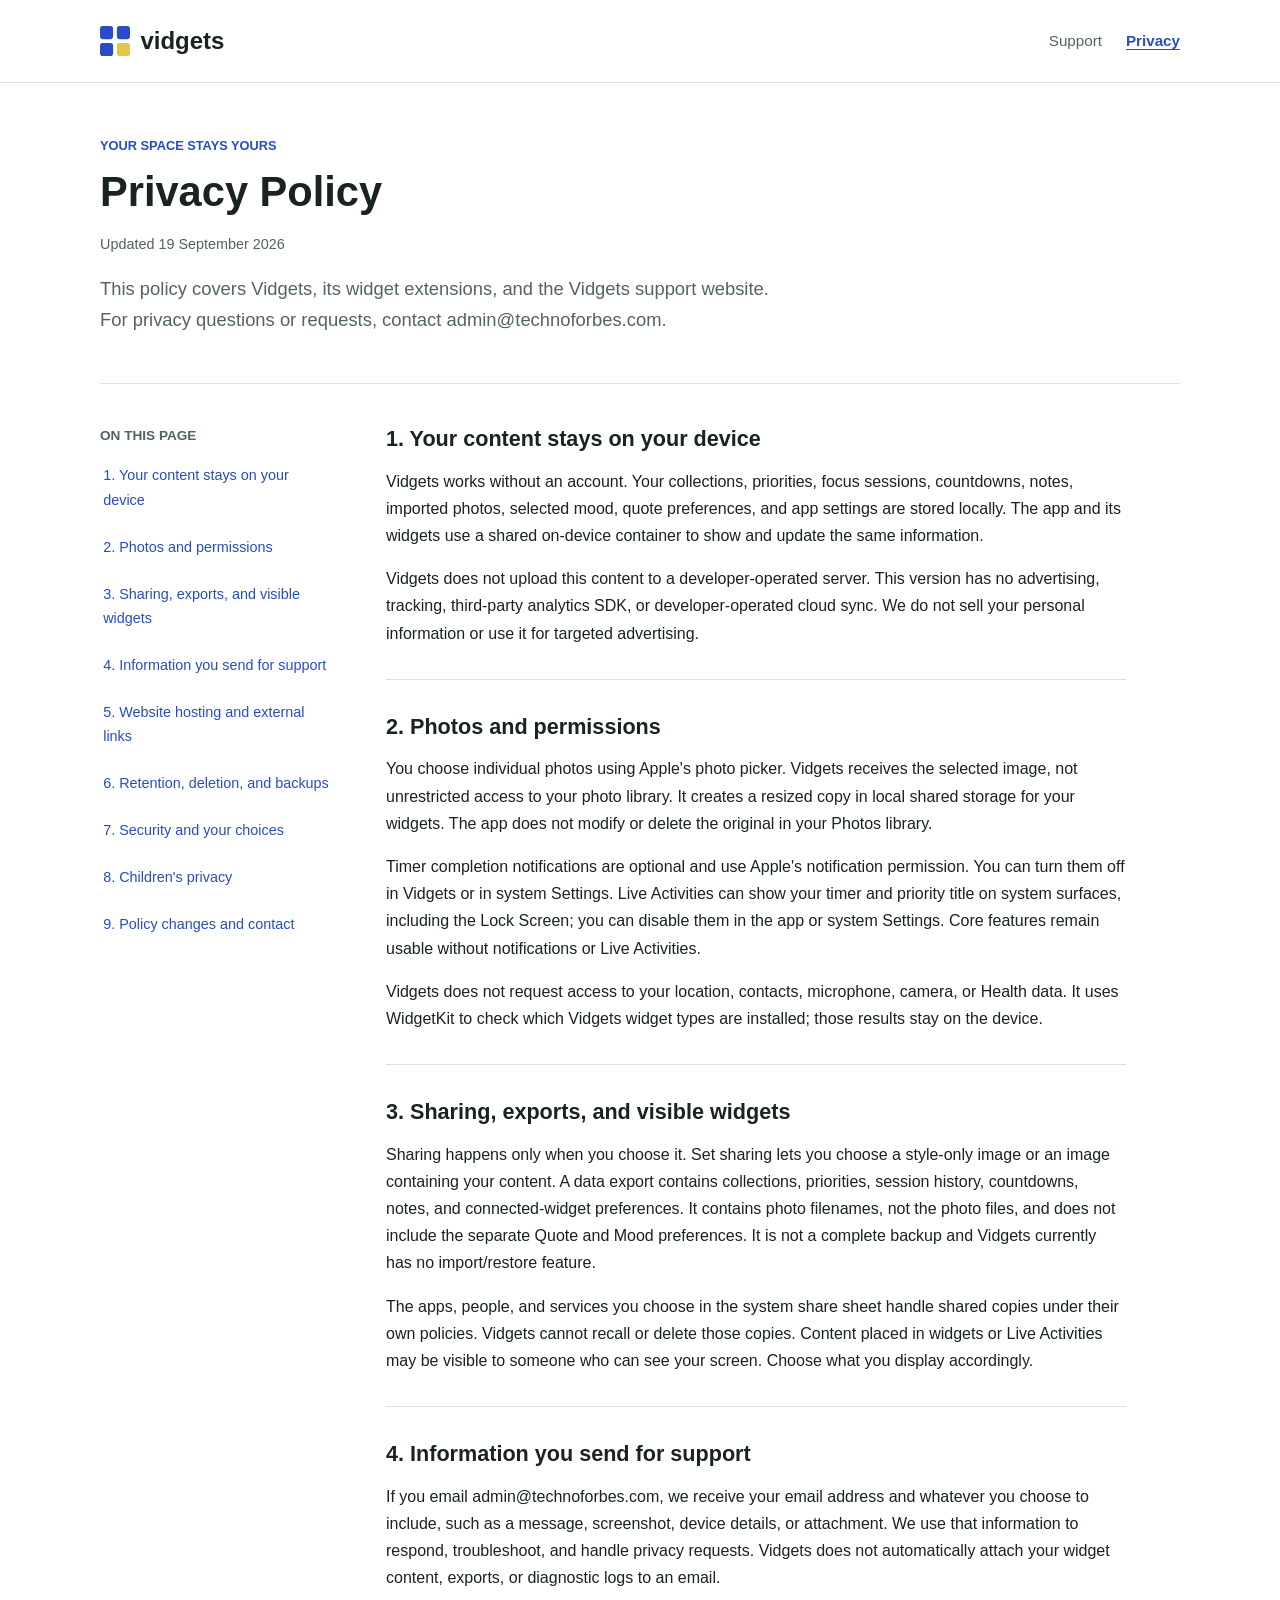
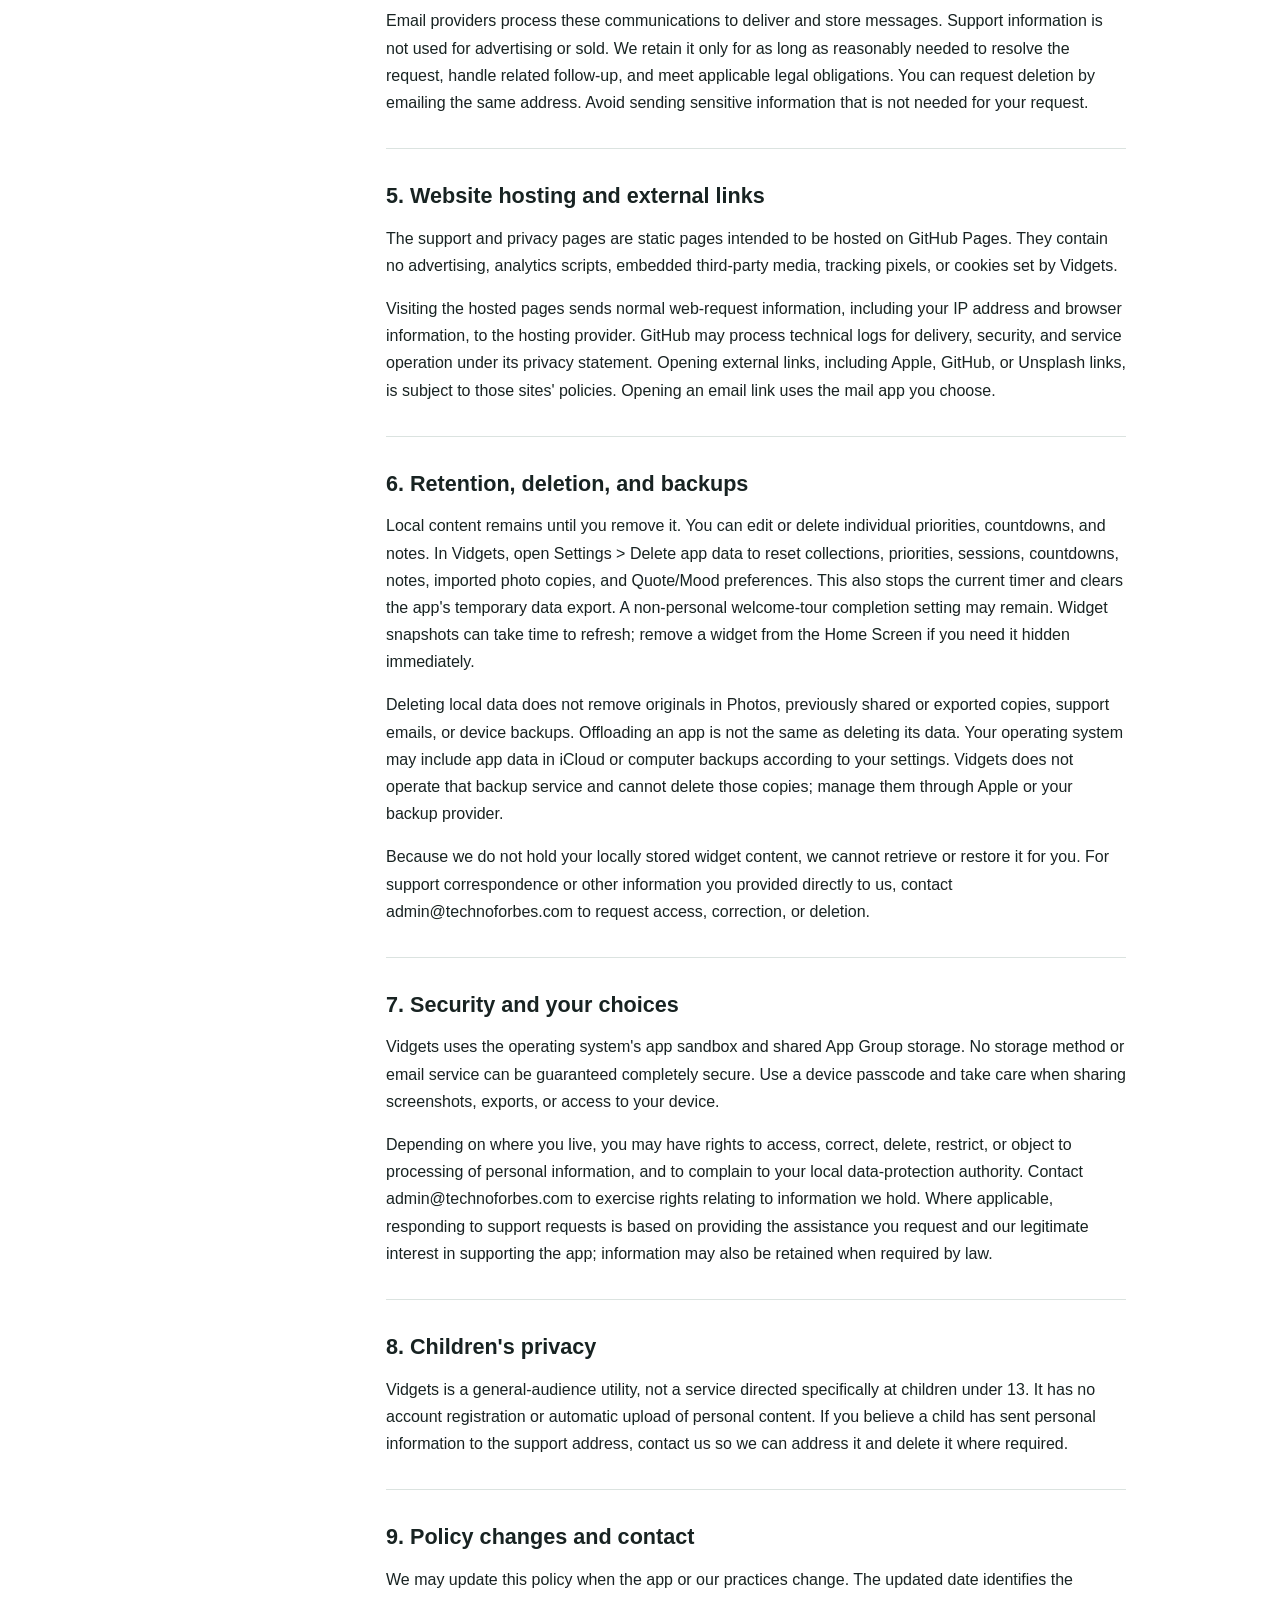
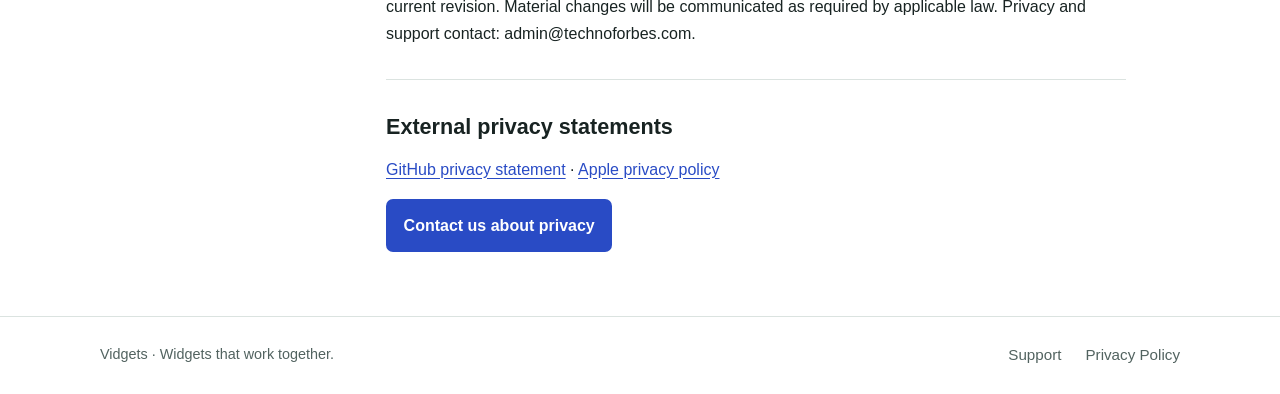
==== privacy.html @ fa995257 "Init" ====
<!doctype html>
<html lang="en">
<head>
  <meta charset="utf-8">
  <meta name="viewport" content="width=device-width, initial-scale=1">
  <meta name="description" content="Vidgets privacy policy: on-device widget content, photo permissions, optional sharing, support email, and data deletion.">
  <meta name="referrer" content="no-referrer">
  <title>Privacy Policy | Vidgets</title>
  <link rel="icon" type="image/svg+xml" href="assets/mark.svg">
  <link rel="stylesheet" href="assets/styles.css">
</head>
<body>
  <a class="skip" href="#main">Skip to content</a>
  <header class="site-header"><div class="wrap header-inner">
    <a class="brand" href="index.html" aria-label="Vidgets home"><img src="assets/mark.svg" alt="" width="30" height="30">vidgets</a>
    <nav aria-label="Main navigation"><a href="support.html">Support</a><a href="privacy.html" aria-current="page">Privacy</a></nav>
  </div></header>
  <main id="main" class="wrap">
    <div class="page-title"><p class="eyebrow">Your space stays yours</p><h1>Privacy Policy</h1><p class="meta">Updated 19 September 2026</p><p class="lede">This policy covers Vidgets, its widget extensions, and the Vidgets support website. For privacy questions or requests, contact admin@technoforbes.com.</p></div>
    <div class="document-grid">
      <aside class="contents" aria-label="On this page"><p>ON THIS PAGE</p><ol><li><a href="#local-data">1. Your content stays on your device</a></li>
<li><a href="#photos">2. Photos and permissions</a></li>
<li><a href="#sharing">3. Sharing, exports, and visible widgets</a></li>
<li><a href="#support">4. Information you send for support</a></li>
<li><a href="#website">5. Website hosting and external links</a></li>
<li><a href="#retention">6. Retention, deletion, and backups</a></li>
<li><a href="#security">7. Security and your choices</a></li>
<li><a href="#children">8. Children&#39;s privacy</a></li>
<li><a href="#changes">9. Policy changes and contact</a></li></ol></aside>
      <article>
        <section id="local-data"><h2>1. Your content stays on your device</h2><p>Vidgets works without an account. Your collections, priorities, focus sessions, countdowns, notes, imported photos, selected mood, quote preferences, and app settings are stored locally. The app and its widgets use a shared on-device container to show and update the same information.</p>
<p>Vidgets does not upload this content to a developer-operated server. This version has no advertising, tracking, third-party analytics SDK, or developer-operated cloud sync. We do not sell your personal information or use it for targeted advertising.</p></section>
<section id="photos"><h2>2. Photos and permissions</h2><p>You choose individual photos using Apple&#39;s photo picker. Vidgets receives the selected image, not unrestricted access to your photo library. It creates a resized copy in local shared storage for your widgets. The app does not modify or delete the original in your Photos library.</p>
<p>Timer completion notifications are optional and use Apple&#39;s notification permission. You can turn them off in Vidgets or in system Settings. Live Activities can show your timer and priority title on system surfaces, including the Lock Screen; you can disable them in the app or system Settings. Core features remain usable without notifications or Live Activities.</p>
<p>Vidgets does not request access to your location, contacts, microphone, camera, or Health data. It uses WidgetKit to check which Vidgets widget types are installed; those results stay on the device.</p></section>
<section id="sharing"><h2>3. Sharing, exports, and visible widgets</h2><p>Sharing happens only when you choose it. Set sharing lets you choose a style-only image or an image containing your content. A data export contains collections, priorities, session history, countdowns, notes, and connected-widget preferences. It contains photo filenames, not the photo files, and does not include the separate Quote and Mood preferences. It is not a complete backup and Vidgets currently has no import/restore feature.</p>
<p>The apps, people, and services you choose in the system share sheet handle shared copies under their own policies. Vidgets cannot recall or delete those copies. Content placed in widgets or Live Activities may be visible to someone who can see your screen. Choose what you display accordingly.</p></section>
<section id="support"><h2>4. Information you send for support</h2><p>If you email admin@technoforbes.com, we receive your email address and whatever you choose to include, such as a message, screenshot, device details, or attachment. We use that information to respond, troubleshoot, and handle privacy requests. Vidgets does not automatically attach your widget content, exports, or diagnostic logs to an email.</p>
<p>Email providers process these communications to deliver and store messages. Support information is not used for advertising or sold. We retain it only for as long as reasonably needed to resolve the request, handle related follow-up, and meet applicable legal obligations. You can request deletion by emailing the same address. Avoid sending sensitive information that is not needed for your request.</p></section>
<section id="website"><h2>5. Website hosting and external links</h2><p>The support and privacy pages are static pages intended to be hosted on GitHub Pages. They contain no advertising, analytics scripts, embedded third-party media, tracking pixels, or cookies set by Vidgets.</p>
<p>Visiting the hosted pages sends normal web-request information, including your IP address and browser information, to the hosting provider. GitHub may process technical logs for delivery, security, and service operation under its privacy statement. Opening external links, including Apple, GitHub, or Unsplash links, is subject to those sites&#39; policies. Opening an email link uses the mail app you choose.</p></section>
<section id="retention"><h2>6. Retention, deletion, and backups</h2><p>Local content remains until you remove it. You can edit or delete individual priorities, countdowns, and notes. In Vidgets, open Settings &gt; Delete app data to reset collections, priorities, sessions, countdowns, notes, imported photo copies, and Quote/Mood preferences. This also stops the current timer and clears the app&#39;s temporary data export. A non-personal welcome-tour completion setting may remain. Widget snapshots can take time to refresh; remove a widget from the Home Screen if you need it hidden immediately.</p>
<p>Deleting local data does not remove originals in Photos, previously shared or exported copies, support emails, or device backups. Offloading an app is not the same as deleting its data. Your operating system may include app data in iCloud or computer backups according to your settings. Vidgets does not operate that backup service and cannot delete those copies; manage them through Apple or your backup provider.</p>
<p>Because we do not hold your locally stored widget content, we cannot retrieve or restore it for you. For support correspondence or other information you provided directly to us, contact admin@technoforbes.com to request access, correction, or deletion.</p></section>
<section id="security"><h2>7. Security and your choices</h2><p>Vidgets uses the operating system&#39;s app sandbox and shared App Group storage. No storage method or email service can be guaranteed completely secure. Use a device passcode and take care when sharing screenshots, exports, or access to your device.</p>
<p>Depending on where you live, you may have rights to access, correct, delete, restrict, or object to processing of personal information, and to complain to your local data-protection authority. Contact admin@technoforbes.com to exercise rights relating to information we hold. Where applicable, responding to support requests is based on providing the assistance you request and our legitimate interest in supporting the app; information may also be retained when required by law.</p></section>
<section id="children"><h2>8. Children&#39;s privacy</h2><p>Vidgets is a general-audience utility, not a service directed specifically at children under 13. It has no account registration or automatic upload of personal content. If you believe a child has sent personal information to the support address, contact us so we can address it and delete it where required.</p></section>
<section id="changes"><h2>9. Policy changes and contact</h2><p>We may update this policy when the app or our practices change. The updated date identifies the current revision. Material changes will be communicated as required by applicable law. Privacy and support contact: admin@technoforbes.com.</p></section>
        <section id="external-policies"><h2>External privacy statements</h2><p><a href="https://docs.github.com/en/site-policy/privacy-policies/github-general-privacy-statement">GitHub privacy statement</a> &middot; <a href="https://www.apple.com/legal/privacy/">Apple privacy policy</a></p><p><a class="button" href="mailto:admin@technoforbes.com?subject=Vidgets%20privacy%20request">Contact us about privacy</a></p></section>
      </article>
    </div>
  </main>
  <footer class="site-footer"><div class="wrap footer-inner"><p>Vidgets &middot; Widgets that work together.</p><nav aria-label="Footer"><a href="support.html">Support</a><a href="privacy.html">Privacy Policy</a></nav></div></footer>
</body>
</html>
---- assets/styles.css ----
:root {
  color-scheme: light dark;
  --paper: #ffffff;
  --ink: #182322;
  --muted: #526360;
  --line: #dbe3e0;
  --soft: #f3f7f5;
  --accent: #294bc5;
  --highlight: #f2ebaf;
}
* { box-sizing: border-box; }
html { scroll-padding-top: 2rem; }
body { margin: 0; background: var(--paper); color: var(--ink); font: 1rem/1.7 -apple-system, BlinkMacSystemFont, "Segoe UI", sans-serif; letter-spacing: 0; overflow-wrap: anywhere; }
a { color: var(--accent); text-underline-offset: .2em; overflow-wrap: anywhere; }
a:hover { text-decoration-thickness: 2px; }
a:focus-visible, summary:focus-visible { outline: 3px solid var(--accent); outline-offset: 5px; border-radius: 3px; }
.skip { position: absolute; top: -5rem; left: 1rem; padding: .6rem 1rem; background: var(--paper); z-index: 5; }
.skip:focus { top: .5rem; }
.wrap { width: min(100% - 3rem, 1080px); margin-inline: auto; }
.site-header { border-bottom: 1px solid var(--line); }
.header-inner { display: flex; justify-content: space-between; align-items: center; gap: 1.5rem; padding-block: 1.3rem; }
.brand { display: inline-flex; align-items: center; gap: .65rem; color: var(--ink); text-decoration: none; font-weight: 800; font-size: 1.5rem; }
.brand img { width: 30px; height: 30px; }
nav { display: flex; gap: 1.5rem; flex-wrap: wrap; }
nav a { font-size: .95rem; text-decoration: none; color: var(--muted); }
nav a[aria-current="page"] { color: var(--accent); text-decoration: underline; font-weight: 650; }
main { padding-block: 3.2rem 4rem; min-height: 65vh; }
.eyebrow { margin: 0 0 .75rem; font-size: .8rem; font-weight: 750; color: var(--accent); text-transform: uppercase; }
h1 { font-size: 2.6rem; line-height: 1.15; margin: 0 0 1rem; font-weight: 760; }
h2 { font-size: 1.35rem; line-height: 1.35; margin: 0 0 .9rem; }
h3 { font-size: 1.05rem; line-height: 1.4; margin: 0 0 .65rem; }
p { margin: 0 0 1rem; }
.lede { font-size: 1.15rem; max-width: 680px; color: var(--muted); }
.meta { color: var(--muted); font-size: .9rem; }
.page-title { padding-bottom: 2rem; border-bottom: 1px solid var(--line); }
.document-grid { display: grid; grid-template-columns: minmax(180px, 230px) minmax(0, 1fr); gap: 3.5rem; padding-top: 2.5rem; }
.contents { align-self: start; position: sticky; top: 2rem; }
.contents p { font-size: .85rem; font-weight: 750; color: var(--muted); }
.contents ol { list-style: none; margin: 0; padding: 0; display: grid; gap: .75rem; font-size: .9rem; }
.contents a { text-decoration: none; }
article { min-width: 0; max-width: 740px; }
article section + section { border-top: 1px solid var(--line); padding-top: 2rem; margin-top: 2rem; }
article p:last-child { margin-bottom: 0; }
ul, ol { padding-left: 1.35rem; }
li { padding-left: .2rem; margin-bottom: .65rem; }
.contact-strip { padding: 1.4rem 0; border-bottom: 1px solid var(--line); display: flex; gap: 2rem; justify-content: space-between; align-items: center; }
.contact-strip p { margin: 0; }
.button { display: inline-flex; align-items: center; justify-content: center; padding: .8rem 1.1rem; min-height: 48px; border-radius: 7px; background: var(--accent); color: white; text-decoration: none; font-weight: 650; text-align: center; }
.note { border-left: 3px solid var(--accent); padding: .25rem 0 .25rem 1.1rem; margin-block: 1.5rem; }
.note p { color: var(--muted); }
details { border-bottom: 1px solid var(--line); padding: 1.1rem 0; }
details:first-of-type { border-top: 1px solid var(--line); }
summary { cursor: pointer; font-weight: 650; padding-right: .5rem; }
details p { padding-top: .8rem; }
.link-list { list-style: none; padding: 0; margin-top: 2rem; max-width: 740px; }
.link-list li { border-bottom: 1px solid var(--line); padding: 1.5rem 0; margin: 0; }
.link-list a { font-size: 1.3rem; font-weight: 700; }
.link-list p { margin: .4rem 0 0; color: var(--muted); }
.tag { display: inline-block; background: var(--highlight); color: #343b16; padding: .15rem .6rem; border-radius: 4px; font-size: .8rem; font-weight: 600; margin-bottom: 1.5rem; }
.site-footer { border-top: 1px solid var(--line); padding-block: 1.6rem; }
.footer-inner { display: flex; justify-content: space-between; gap: 1rem 2rem; flex-wrap: wrap; color: var(--muted); font-size: .9rem; }
.footer-inner p { margin: 0; }
@media (max-width: 700px) {
  .wrap { width: min(100% - 2rem, 1080px); }
  .header-inner { gap: .75rem; align-items: flex-start; flex-wrap: wrap; }
  nav { gap: 1rem; }
  main { padding-block: 2rem 3rem; }
  h1 { font-size: 2.15rem; }
  .document-grid { grid-template-columns: minmax(0, 1fr); gap: 2rem; }
  .contents { position: static; padding-bottom: 1.5rem; border-bottom: 1px solid var(--line); }
  .contents ol { grid-template-columns: repeat(2, minmax(0, 1fr)); gap: .6rem 1rem; }
  .contact-strip { flex-direction: column; align-items: flex-start; gap: 1rem; }
}
@media (prefers-color-scheme: dark) {
  :root { --paper: #111716; --ink: #f0f5f2; --muted: #afbeb7; --line: #33423d; --soft: #1a2420; --accent: #a7baff; --highlight: #e7dc87; }
  .button { color: #12203e; }
}
@media print {
  .site-header, .site-footer, .contents, .skip, .button { display: none; }
  :root { --paper: white; --ink: black; --muted: #333; --line: #ccc; --accent: #222; }
  .wrap { width: 100%; }
  main { padding: 0; }
  .document-grid { display: block; padding-top: 1rem; }
  article { max-width: none; }
  details { break-inside: avoid; }
}
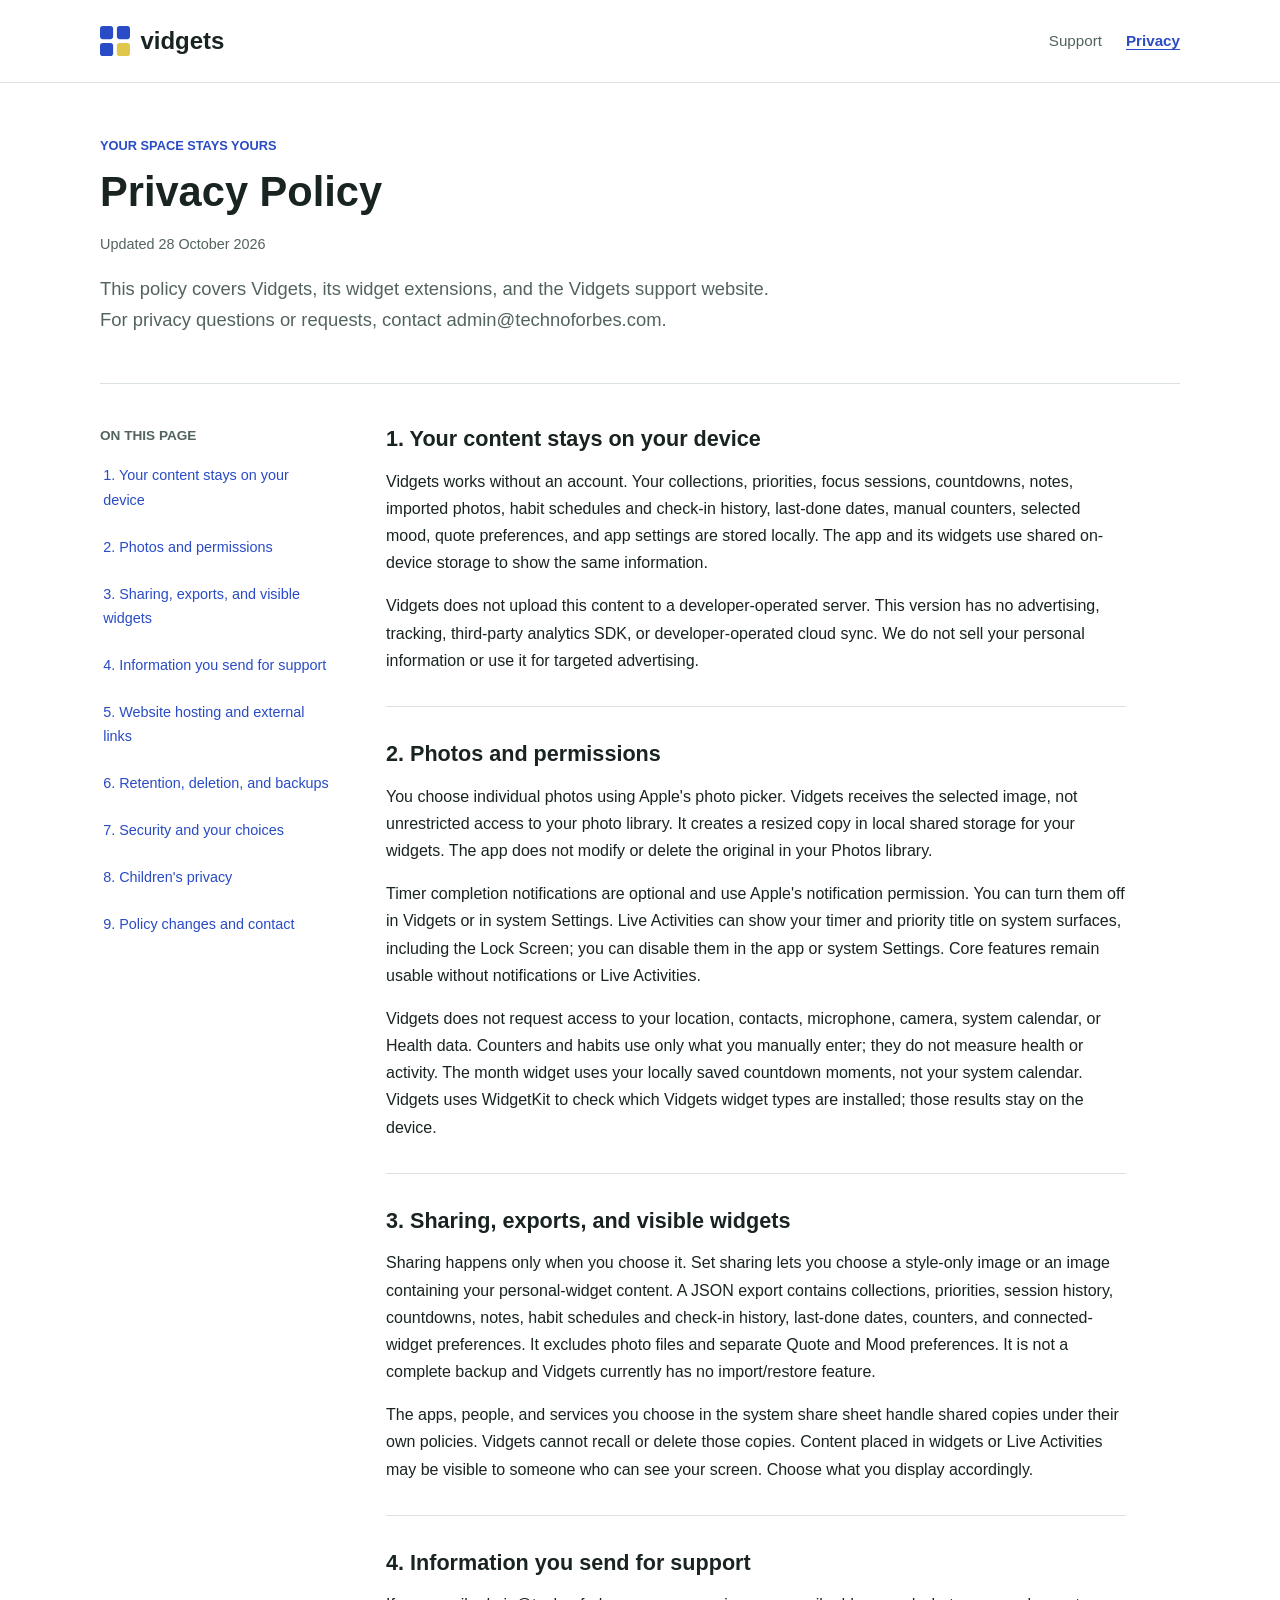
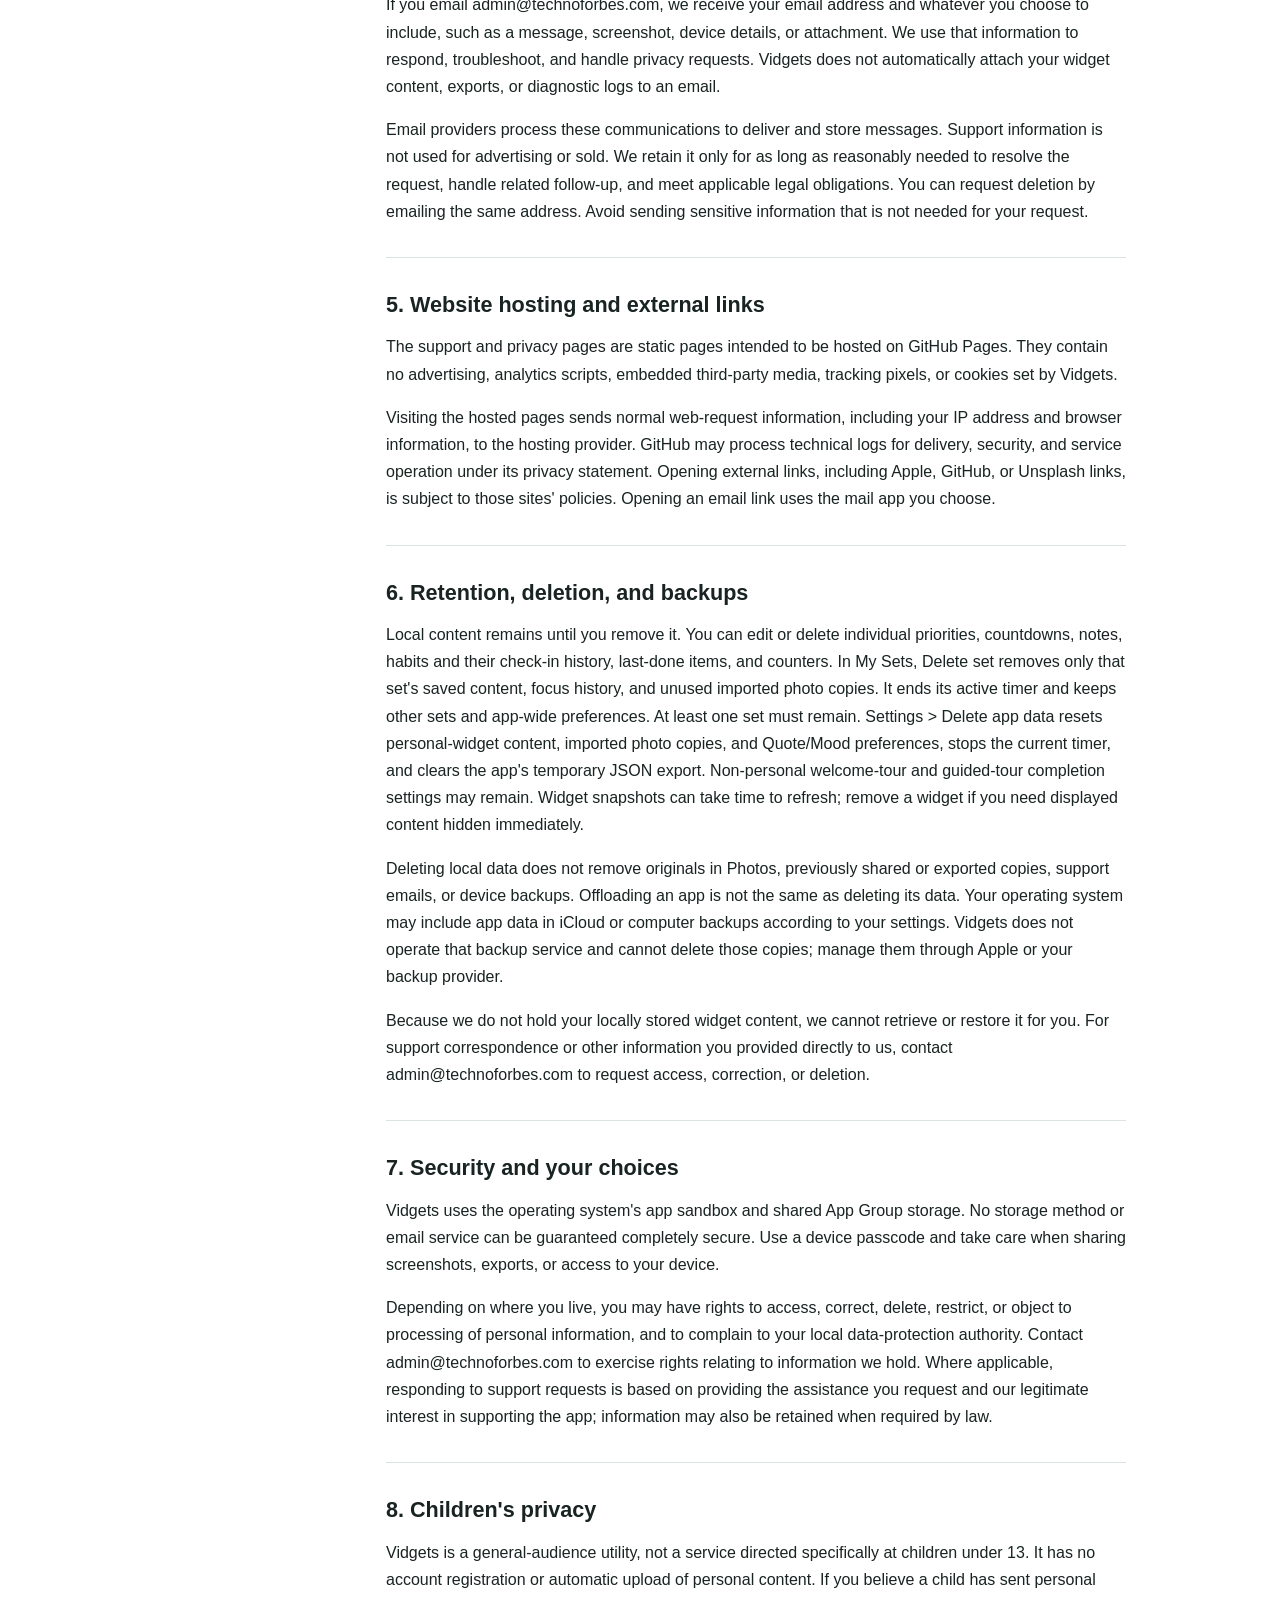
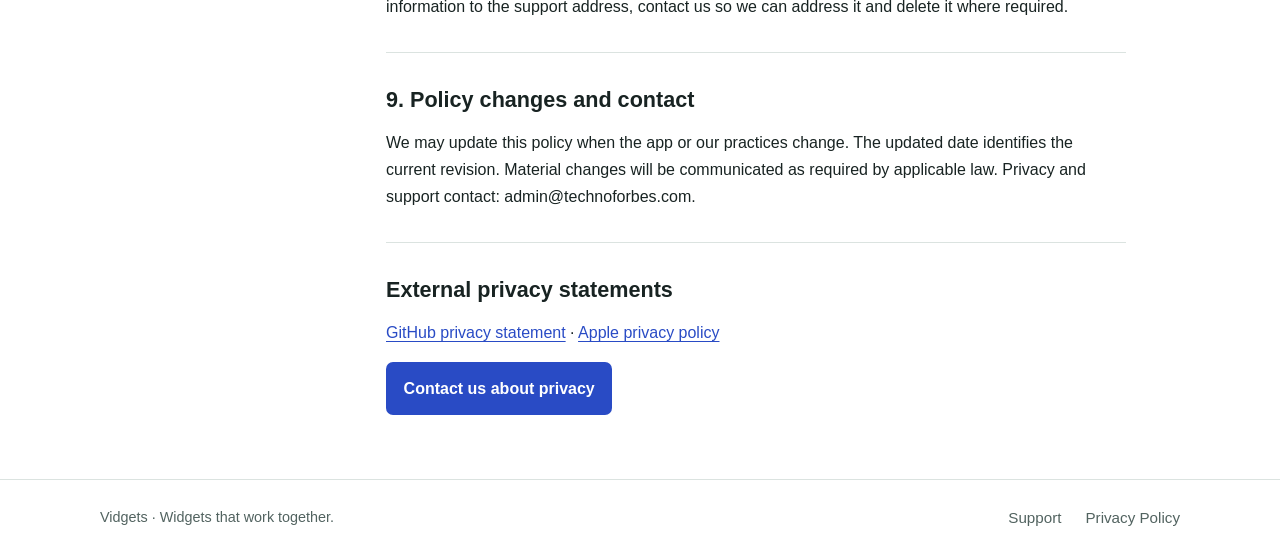
==== commit 34004a96: "Update widget guides and privacy policy for release" ====
--- a/privacy.html
+++ b/privacy.html
@@ -16,7 +16,7 @@
     <nav aria-label="Main navigation"><a href="support.html">Support</a><a href="privacy.html" aria-current="page">Privacy</a></nav>
   </div></header>
   <main id="main" class="wrap">
-    <div class="page-title"><p class="eyebrow">Your space stays yours</p><h1>Privacy Policy</h1><p class="meta">Updated 19 September 2026</p><p class="lede">This policy covers Vidgets, its widget extensions, and the Vidgets support website. For privacy questions or requests, contact admin@technoforbes.com.</p></div>
+    <div class="page-title"><p class="eyebrow">Your space stays yours</p><h1>Privacy Policy</h1><p class="meta">Updated 28 October 2026</p><p class="lede">This policy covers Vidgets, its widget extensions, and the Vidgets support website. For privacy questions or requests, contact admin@technoforbes.com.</p></div>
     <div class="document-grid">
       <aside class="contents" aria-label="On this page"><p>ON THIS PAGE</p><ol><li><a href="#local-data">1. Your content stays on your device</a></li>
 <li><a href="#photos">2. Photos and permissions</a></li>
@@ -28,18 +28,18 @@
 <li><a href="#children">8. Children&#39;s privacy</a></li>
 <li><a href="#changes">9. Policy changes and contact</a></li></ol></aside>
       <article>
-        <section id="local-data"><h2>1. Your content stays on your device</h2><p>Vidgets works without an account. Your collections, priorities, focus sessions, countdowns, notes, imported photos, selected mood, quote preferences, and app settings are stored locally. The app and its widgets use a shared on-device container to show and update the same information.</p>
+        <section id="local-data"><h2>1. Your content stays on your device</h2><p>Vidgets works without an account. Your collections, priorities, focus sessions, countdowns, notes, imported photos, habit schedules and check-in history, last-done dates, manual counters, selected mood, quote preferences, and app settings are stored locally. The app and its widgets use shared on-device storage to show the same information.</p>
 <p>Vidgets does not upload this content to a developer-operated server. This version has no advertising, tracking, third-party analytics SDK, or developer-operated cloud sync. We do not sell your personal information or use it for targeted advertising.</p></section>
 <section id="photos"><h2>2. Photos and permissions</h2><p>You choose individual photos using Apple&#39;s photo picker. Vidgets receives the selected image, not unrestricted access to your photo library. It creates a resized copy in local shared storage for your widgets. The app does not modify or delete the original in your Photos library.</p>
 <p>Timer completion notifications are optional and use Apple&#39;s notification permission. You can turn them off in Vidgets or in system Settings. Live Activities can show your timer and priority title on system surfaces, including the Lock Screen; you can disable them in the app or system Settings. Core features remain usable without notifications or Live Activities.</p>
-<p>Vidgets does not request access to your location, contacts, microphone, camera, or Health data. It uses WidgetKit to check which Vidgets widget types are installed; those results stay on the device.</p></section>
-<section id="sharing"><h2>3. Sharing, exports, and visible widgets</h2><p>Sharing happens only when you choose it. Set sharing lets you choose a style-only image or an image containing your content. A data export contains collections, priorities, session history, countdowns, notes, and connected-widget preferences. It contains photo filenames, not the photo files, and does not include the separate Quote and Mood preferences. It is not a complete backup and Vidgets currently has no import/restore feature.</p>
+<p>Vidgets does not request access to your location, contacts, microphone, camera, system calendar, or Health data. Counters and habits use only what you manually enter; they do not measure health or activity. The month widget uses your locally saved countdown moments, not your system calendar. Vidgets uses WidgetKit to check which Vidgets widget types are installed; those results stay on the device.</p></section>
+<section id="sharing"><h2>3. Sharing, exports, and visible widgets</h2><p>Sharing happens only when you choose it. Set sharing lets you choose a style-only image or an image containing your personal-widget content. A JSON export contains collections, priorities, session history, countdowns, notes, habit schedules and check-in history, last-done dates, counters, and connected-widget preferences. It excludes photo files and separate Quote and Mood preferences. It is not a complete backup and Vidgets currently has no import/restore feature.</p>
 <p>The apps, people, and services you choose in the system share sheet handle shared copies under their own policies. Vidgets cannot recall or delete those copies. Content placed in widgets or Live Activities may be visible to someone who can see your screen. Choose what you display accordingly.</p></section>
 <section id="support"><h2>4. Information you send for support</h2><p>If you email admin@technoforbes.com, we receive your email address and whatever you choose to include, such as a message, screenshot, device details, or attachment. We use that information to respond, troubleshoot, and handle privacy requests. Vidgets does not automatically attach your widget content, exports, or diagnostic logs to an email.</p>
 <p>Email providers process these communications to deliver and store messages. Support information is not used for advertising or sold. We retain it only for as long as reasonably needed to resolve the request, handle related follow-up, and meet applicable legal obligations. You can request deletion by emailing the same address. Avoid sending sensitive information that is not needed for your request.</p></section>
 <section id="website"><h2>5. Website hosting and external links</h2><p>The support and privacy pages are static pages intended to be hosted on GitHub Pages. They contain no advertising, analytics scripts, embedded third-party media, tracking pixels, or cookies set by Vidgets.</p>
 <p>Visiting the hosted pages sends normal web-request information, including your IP address and browser information, to the hosting provider. GitHub may process technical logs for delivery, security, and service operation under its privacy statement. Opening external links, including Apple, GitHub, or Unsplash links, is subject to those sites&#39; policies. Opening an email link uses the mail app you choose.</p></section>
-<section id="retention"><h2>6. Retention, deletion, and backups</h2><p>Local content remains until you remove it. You can edit or delete individual priorities, countdowns, and notes. In Vidgets, open Settings &gt; Delete app data to reset collections, priorities, sessions, countdowns, notes, imported photo copies, and Quote/Mood preferences. This also stops the current timer and clears the app&#39;s temporary data export. A non-personal welcome-tour completion setting may remain. Widget snapshots can take time to refresh; remove a widget from the Home Screen if you need it hidden immediately.</p>
+<section id="retention"><h2>6. Retention, deletion, and backups</h2><p>Local content remains until you remove it. You can edit or delete individual priorities, countdowns, notes, habits and their check-in history, last-done items, and counters. In My Sets, Delete set removes only that set&#39;s saved content, focus history, and unused imported photo copies. It ends its active timer and keeps other sets and app-wide preferences. At least one set must remain. Settings &gt; Delete app data resets personal-widget content, imported photo copies, and Quote/Mood preferences, stops the current timer, and clears the app&#39;s temporary JSON export. Non-personal welcome-tour and guided-tour completion settings may remain. Widget snapshots can take time to refresh; remove a widget if you need displayed content hidden immediately.</p>
 <p>Deleting local data does not remove originals in Photos, previously shared or exported copies, support emails, or device backups. Offloading an app is not the same as deleting its data. Your operating system may include app data in iCloud or computer backups according to your settings. Vidgets does not operate that backup service and cannot delete those copies; manage them through Apple or your backup provider.</p>
 <p>Because we do not hold your locally stored widget content, we cannot retrieve or restore it for you. For support correspondence or other information you provided directly to us, contact admin@technoforbes.com to request access, correction, or deletion.</p></section>
 <section id="security"><h2>7. Security and your choices</h2><p>Vidgets uses the operating system&#39;s app sandbox and shared App Group storage. No storage method or email service can be guaranteed completely secure. Use a device passcode and take care when sharing screenshots, exports, or access to your device.</p>
